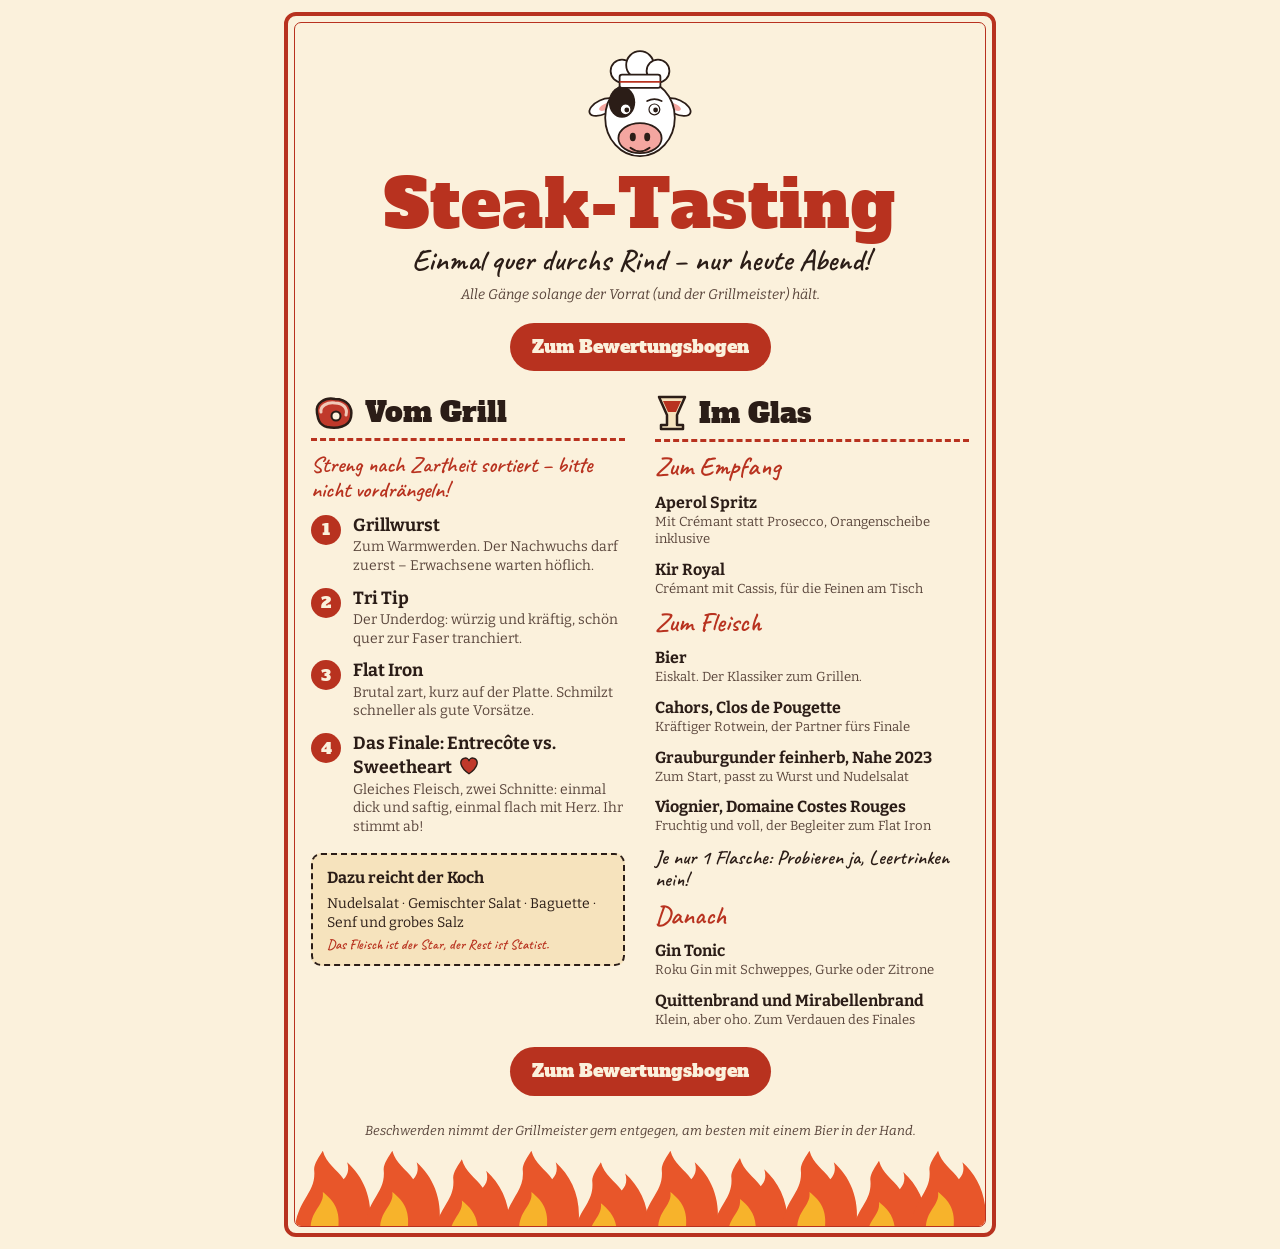
==== index.html @ e96bed12 "Create index.html for Steak-Tasting event Initial creation of index.html for Steak-Tasting event wit" ====
<!doctype html>
<html lang="de">
<head>
<meta charset="utf-8">
<meta name="viewport" content="width=device-width, initial-scale=1">
<meta name="color-scheme" content="light">
<meta name="theme-color" content="#b8321f">
<title>Steak-Tasting</title>
<link rel="preconnect" href="https://fonts.googleapis.com">
<link rel="preconnect" href="https://fonts.gstatic.com" crossorigin>
<link href="https://fonts.googleapis.com/css2?family=Alfa+Slab+One&family=Bitter:ital,wght@0,400;0,700;1,400&family=Caveat:wght@600&display=swap" rel="stylesheet">
<link rel="stylesheet" href="style.css">
</head>
<body>
<main class="page">
<div class="frame"><div class="frame-in">

<header class="head">
<svg viewBox="0 0 200 200" xmlns="http://www.w3.org/2000/svg" role="img" aria-label="Kuh mit Kochmütze">
<ellipse cx="38" cy="100" rx="24" ry="12" transform="rotate(-25 38 100)" fill="#ffffff" stroke="#2b1d17" stroke-width="3"/>
<ellipse cx="162" cy="100" rx="24" ry="12" transform="rotate(25 162 100)" fill="#ffffff" stroke="#2b1d17" stroke-width="3"/>
<ellipse cx="42" cy="100" rx="11" ry="5" transform="rotate(-25 42 100)" fill="#f4a6a0"/>
<ellipse cx="158" cy="100" rx="11" ry="5" transform="rotate(25 158 100)" fill="#f4a6a0"/>
<ellipse cx="100" cy="118" rx="58" ry="64" fill="#ffffff" stroke="#2b1d17" stroke-width="3"/>
<ellipse cx="70" cy="92" rx="22" ry="26" fill="#2b1d17"/>
<circle cx="76" cy="104" r="9" fill="#ffffff" stroke="#2b1d17" stroke-width="2"/>
<circle cx="78" cy="105" r="4" fill="#2b1d17"/>
<circle cx="124" cy="104" r="9" fill="#ffffff" stroke="#2b1d17" stroke-width="2"/>
<circle cx="126" cy="105" r="4" fill="#2b1d17"/>
<path d="M112 90 Q124 84 136 90" fill="none" stroke="#2b1d17" stroke-width="3" stroke-linecap="round"/>
<ellipse cx="100" cy="152" rx="36" ry="25" fill="#f4a6a0" stroke="#2b1d17" stroke-width="3"/>
<ellipse cx="88" cy="150" rx="5" ry="7" fill="#2b1d17"/>
<ellipse cx="112" cy="150" rx="5" ry="7" fill="#2b1d17"/>
<path d="M84 168 Q100 180 116 168" fill="none" stroke="#2b1d17" stroke-width="3" stroke-linecap="round"/>
<circle cx="70" cy="40" r="19" fill="#ffffff" stroke="#2b1d17" stroke-width="3"/>
<circle cx="100" cy="30" r="23" fill="#ffffff" stroke="#2b1d17" stroke-width="3"/>
<circle cx="130" cy="40" r="19" fill="#ffffff" stroke="#2b1d17" stroke-width="3"/>
<rect x="66" y="46" width="68" height="22" rx="4" fill="#ffffff" stroke="#2b1d17" stroke-width="3"/>
<line x1="66" y1="58" x2="134" y2="58" stroke="#b8321f" stroke-width="3"/>
</svg>
<h1>Steak-Tasting</h1>
<p class="sub">Einmal quer durchs Rind – nur heute Abend!</p>
<p class="small">Alle Gänge solange der Vorrat (und der Grillmeister) hält.</p>
</header>

<div class="cta"><a class="btn" href="bewertung.html">Zum Bewertungsbogen</a></div>

<div class="cols">

<section class="col" aria-labelledby="h-grill">
<h2 id="h-grill">
<svg width="44" height="36" viewBox="0 0 44 36" xmlns="http://www.w3.org/2000/svg" role="img" aria-label="Steak">
<path d="M6 18 C4 8 14 2 24 4 C36 4 42 12 40 22 C38 32 26 34 16 32 C8 30 7 24 6 18 Z" fill="#c0392b" stroke="#2b1d17" stroke-width="2.5"/>
<path d="M10 17 C9 11 16 7 24 8 C32 8 37 13 35 20" fill="none" stroke="#f1c9b8" stroke-width="3" stroke-linecap="round"/>
<circle cx="25" cy="21" r="4.5" fill="#fbf1dc" stroke="#2b1d17" stroke-width="2"/>
</svg>
Vom Grill</h2>
<p class="hand">Streng nach Zartheit sortiert – bitte nicht vordrängeln!</p>

<div class="item"><div class="num">1</div><div><b>Grillwurst</b><span>Zum Warmwerden. Der Nachwuchs darf zuerst – Erwachsene warten höflich.</span></div></div>
<div class="item"><div class="num">2</div><div><b>Tri Tip</b><span>Der Underdog: würzig und kräftig, schön quer zur Faser tranchiert.</span></div></div>
<div class="item"><div class="num">3</div><div><b>Flat Iron</b><span>Brutal zart, kurz auf der Platte. Schmilzt schneller als gute Vorsätze.</span></div></div>
<div class="item"><div class="num">4</div><div><b>Das Finale: Entrecôte vs. Sweetheart<svg class="heart-inline" width="22" height="22" viewBox="0 0 100 100" xmlns="http://www.w3.org/2000/svg" role="img" aria-label="Herz"><path d="M50 90 C8 60 4 30 26 20 C40 15 48 22 50 32 C52 22 60 15 74 20 C96 30 92 60 50 90 Z" fill="#c0392b" stroke="#2b1d17" stroke-width="6"/></svg></b><span>Gleiches Fleisch, zwei Schnitte: einmal dick und saftig, einmal flach mit Herz. Ihr stimmt ab!</span></div></div>

<div class="side">
<b>Dazu reicht der Koch</b>
<p>Nudelsalat · Gemischter Salat · Baguette · Senf und grobes Salz</p>
<p class="hand">Das Fleisch ist der Star, der Rest ist Statist.</p>
</div>
</section>

<section class="col" aria-labelledby="h-glas">
<h2 id="h-glas">
<svg width="34" height="40" viewBox="0 0 34 40" xmlns="http://www.w3.org/2000/svg" role="img" aria-label="Glas"><path d="M4 4 H30 L22 22 V32 H28 V36 H6 V32 H12 V22 Z" fill="#f6e3bd" stroke="#2b1d17" stroke-width="2.5" stroke-linejoin="round"/><path d="M8 8 H26 L21 19 H13 Z" fill="#b8321f"/></svg>
Im Glas</h2>

<p class="hand big">Zum Empfang</p>
<div class="drink"><b>Aperol Spritz</b><span>Mit Crémant statt Prosecco, Orangenscheibe inklusive</span></div>
<div class="drink"><b>Kir Royal</b><span>Crémant mit Cassis, für die Feinen am Tisch</span></div>

<p class="hand big">Zum Fleisch</p>
<div class="drink"><b>Bier</b><span>Eiskalt. Der Klassiker zum Grillen.</span></div>
<div class="drink"><b>Cahors, Clos de Pougette</b><span>Kräftiger Rotwein, der Partner fürs Finale</span></div>
<div class="drink"><b>Grauburgunder feinherb, Nahe 2023</b><span>Zum Start, passt zu Wurst und Nudelsalat</span></div>
<div class="drink"><b>Viognier, Domaine Costes Rouges</b><span>Fruchtig und voll, der Begleiter zum Flat Iron</span></div>
<p class="hand ink">Je nur 1 Flasche: Probieren ja, Leertrinken nein!</p>

<p class="hand big">Danach</p>
<div class="drink"><b>Gin Tonic</b><span>Roku Gin mit Schweppes, Gurke oder Zitrone</span></div>
<div class="drink"><b>Quittenbrand und Mirabellenbrand</b><span>Klein, aber oho. Zum Verdauen des Finales</span></div>
</section>

</div>

<div class="cta"><a class="btn" href="bewertung.html">Zum Bewertungsbogen</a></div>
<p class="foot">Beschwerden nimmt der Grillmeister gern entgegen, am besten mit einem Bier in der Hand.</p>

<svg class="flames" viewBox="0 0 794 110" preserveAspectRatio="none" xmlns="http://www.w3.org/2000/svg" role="img" aria-label="Flammen">
<defs>
<g id="fl">
<path fill="#e8562a" d="M0 110 C5 70 25 62 22 30 C22 22 28 12 32 4 C36 22 48 30 56 44 C62 36 62 28 60 20 C78 40 90 70 86 110 Z"/>
<path fill="#f7b32b" d="M18 110 C20 86 34 80 32 62 C42 72 52 84 50 110 Z"/>
</g>
</defs>
<use href="#fl" x="0" y="0"/><use href="#fl" x="80" y="0"/><use href="#fl" x="160" y="12"/><use href="#fl" x="240" y="0"/><use href="#fl" x="320" y="16"/><use href="#fl" x="400" y="0"/><use href="#fl" x="480" y="10"/><use href="#fl" x="560" y="0"/><use href="#fl" x="640" y="14"/><use href="#fl" x="708" y="0"/>
</svg>

</div></div>
</main>
</body>
</html>
---- style.css ----
:root {
  --cream: #fbf1dc;
  --ink: #2b1d17;
  --red: #b8321f;
  --muted: #5a463c;
  --card: #fff8ea;
  --tan: #f6e3bd;
  --display: 'Alfa Slab One', Georgia, serif;
  --body: 'Bitter', Georgia, serif;
  --hand: 'Caveat', 'Segoe Script', cursive;
}
* { box-sizing: border-box; }
html { -webkit-text-size-adjust: 100%; }
body {
  margin: 0;
  background: var(--cream);
  color: var(--ink);
  font-family: var(--body);
  font-size: 16px;
  line-height: 1.4;
}
.page { max-width: 46rem; margin: 0 auto; padding: 12px; }
.frame { border: 4px solid var(--red); border-radius: 12px; padding: 6px; }
.frame-in { border: 1px solid var(--red); border-radius: 7px; padding: 24px 16px 0; overflow: hidden; }
a { color: var(--red); }
:focus-visible { outline: 3px solid var(--ink); outline-offset: 2px; }

.head { display: grid; justify-items: center; text-align: center; gap: 2px; }
.head svg { width: 120px; height: 120px; }
h1 { font-family: var(--display); font-weight: 400; color: var(--red); font-size: clamp(2.3rem, 11vw, 4.2rem); line-height: 1.05; margin: 0; letter-spacing: 1px; }
.sub { font-family: var(--hand); font-weight: 600; font-size: 1.9rem; line-height: 1.1; margin: 2px 0 0; }
.small { font-size: 0.875rem; font-style: italic; color: var(--muted); margin: 6px 0 0; }

.btn {
  display: inline-block;
  background: var(--red);
  color: var(--cream);
  font-family: var(--display);
  font-size: 1.1rem;
  text-decoration: none;
  padding: 12px 22px;
  min-height: 48px;
  border-radius: 999px;
  border: 0;
  cursor: pointer;
}
.btn.alt { background: transparent; color: var(--ink); border: 2px solid var(--ink); }
.cta { display: grid; justify-items: center; margin: 18px 0 4px; }

.cols { display: grid; grid-template-columns: 1fr; gap: 28px; margin-top: 22px; }
@media (min-width: 40rem) { .cols { grid-template-columns: 1fr 1fr; gap: 30px; } }
.col { display: grid; gap: 12px; align-content: start; min-width: 0; }
.col h2 { display: flex; align-items: center; gap: 10px; font-family: var(--display); font-weight: 400; font-size: 1.75rem; margin: 0; padding-bottom: 6px; border-bottom: 3px dashed var(--red); }
.hand { font-family: var(--hand); font-weight: 600; color: var(--red); font-size: 1.4rem; line-height: 1.1; margin: 0; }
.hand.ink { color: var(--ink); font-size: 1.25rem; }
.hand.big { font-size: 1.65rem; line-height: 1; }

.item { display: grid; grid-template-columns: 30px 1fr; gap: 12px; align-items: start; }
.num { width: 30px; height: 30px; border-radius: 50%; background: var(--red); color: var(--cream); font-family: var(--display); font-size: 1rem; display: grid; place-items: center; }
.item b, .drink b { display: block; font-size: 1.1rem; line-height: 1.2; }
.item span, .drink span { display: block; font-size: 0.875rem; color: var(--muted); line-height: 1.35; margin-top: 2px; }
.drink { display: block; }
.drink b { font-size: 1rem; line-height: 1.25; }
.drink span { font-size: 0.82rem; margin-top: 0; }
.heart-inline { display: inline-block; vertical-align: -3px; margin-left: 6px; }

.side { border: 2px dashed var(--ink); border-radius: 10px; background: var(--tan); padding: 12px 14px; display: grid; gap: 4px; margin-top: 4px; }
.side b { font-size: 1rem; }
.side p { margin: 0; font-size: 0.875rem; }

.foot { text-align: center; font-size: 0.82rem; font-style: italic; color: var(--muted); margin: 26px 0 8px; padding: 0 8px; }
.flames { display: block; width: calc(100% + 32px); margin: 0 -16px; height: 78px; }

/* Bewertungsbogen */
.who { display: grid; gap: 10px; margin-top: 16px; }
.field { display: grid; gap: 4px; font-weight: 700; font-size: 0.95rem; }
.field input[type=text] { font: inherit; font-weight: 400; background: var(--card); color: var(--ink); border: 0; border-bottom: 2px solid var(--ink); border-radius: 0; padding: 10px 4px; min-height: 44px; width: 100%; }
.scale { font-size: 0.82rem; color: var(--muted); margin: 0; }
.privacy { font-size: 0.82rem; color: var(--muted); margin: 0; font-style: italic; }

.cards { display: grid; gap: 16px; margin-top: 20px; }
@media (min-width: 46rem) { .cards { grid-template-columns: 1fr 1fr; } }
.cut { border: 2px solid var(--ink); border-radius: 12px; background: var(--card); padding: 12px 14px; display: grid; gap: 8px; align-content: start; min-width: 0; }
.cut h2 { font-family: var(--display); font-weight: 400; font-size: 1.45rem; line-height: 1.1; margin: 0; }
.cut .hint { font-size: 0.82rem; font-style: italic; color: var(--muted); margin: -4px 0 0; }
.row { display: grid; gap: 2px; }
.row .lab { font-weight: 700; font-size: 0.875rem; }
.dots { display: grid; grid-template-columns: repeat(5, 1fr); gap: 8px; }
.dot { font: inherit; font-weight: 700; font-size: 0.95rem; color: var(--ink); background: transparent; border: 2px solid var(--ink); border-radius: 999px; min-height: 44px; cursor: pointer; padding: 0; }
.dot[aria-pressed=true] { background: var(--red); border-color: var(--red); color: var(--cream); }
.rowh .lab { color: var(--red); }
.hearts { display: grid; grid-template-columns: repeat(5, 1fr); gap: 8px; }
.hbtn { background: transparent; border: 0; padding: 0; min-height: 44px; cursor: pointer; display: grid; place-items: center; }
.hbtn svg { width: 36px; height: 34px; }
.hbtn path { fill: none; stroke: var(--red); stroke-width: 7; stroke-linejoin: round; }
.hbtn[aria-pressed=true] path { fill: var(--red); }
.cut textarea { font: inherit; font-size: 0.95rem; background: transparent; color: var(--ink); border: 0; border-bottom: 1px solid var(--muted); border-radius: 0; padding: 6px 2px; width: 100%; min-height: 56px; resize: vertical; }
.cut .nlab { font-family: var(--hand); font-weight: 600; font-size: 1.25rem; color: var(--red); line-height: 1; }

.pick { border: 2px dashed var(--ink); border-radius: 12px; background: var(--tan); padding: 12px 14px; display: grid; gap: 8px; margin: 0; min-width: 0; }
.pick legend { font-weight: 700; font-size: 1rem; padding: 0 4px; }
.picks { display: grid; gap: 14px; margin-top: 16px; }
@media (min-width: 40rem) { .picks { grid-template-columns: 1fr 1fr; } }
.opts { display: flex; flex-wrap: wrap; gap: 4px 16px; }
.opt { display: flex; align-items: center; gap: 8px; min-height: 44px; font-size: 0.95rem; cursor: pointer; }
.opt input { appearance: none; -webkit-appearance: none; width: 22px; height: 22px; margin: 0; border: 2px solid var(--ink); border-radius: 4px; background: #fff; display: grid; place-content: center; flex: none; cursor: pointer; }
.opt input:checked { background: var(--red); border-color: var(--red); }
.opt input:checked::after { content: ''; width: 6px; height: 11px; border: solid var(--cream); border-width: 0 3px 3px 0; transform: rotate(45deg) translate(-1px, -1px); }
.drinkq { margin-top: 16px; }

.actions { display: flex; flex-wrap: wrap; gap: 12px; justify-content: center; margin: 24px 0 8px; }
.confirm { text-align: center; font-size: 0.95rem; display: grid; gap: 10px; justify-items: center; margin-bottom: 8px; }
.confirm[hidden] { display: none; }
.confirm div { display: flex; gap: 10px; flex-wrap: wrap; justify-content: center; }
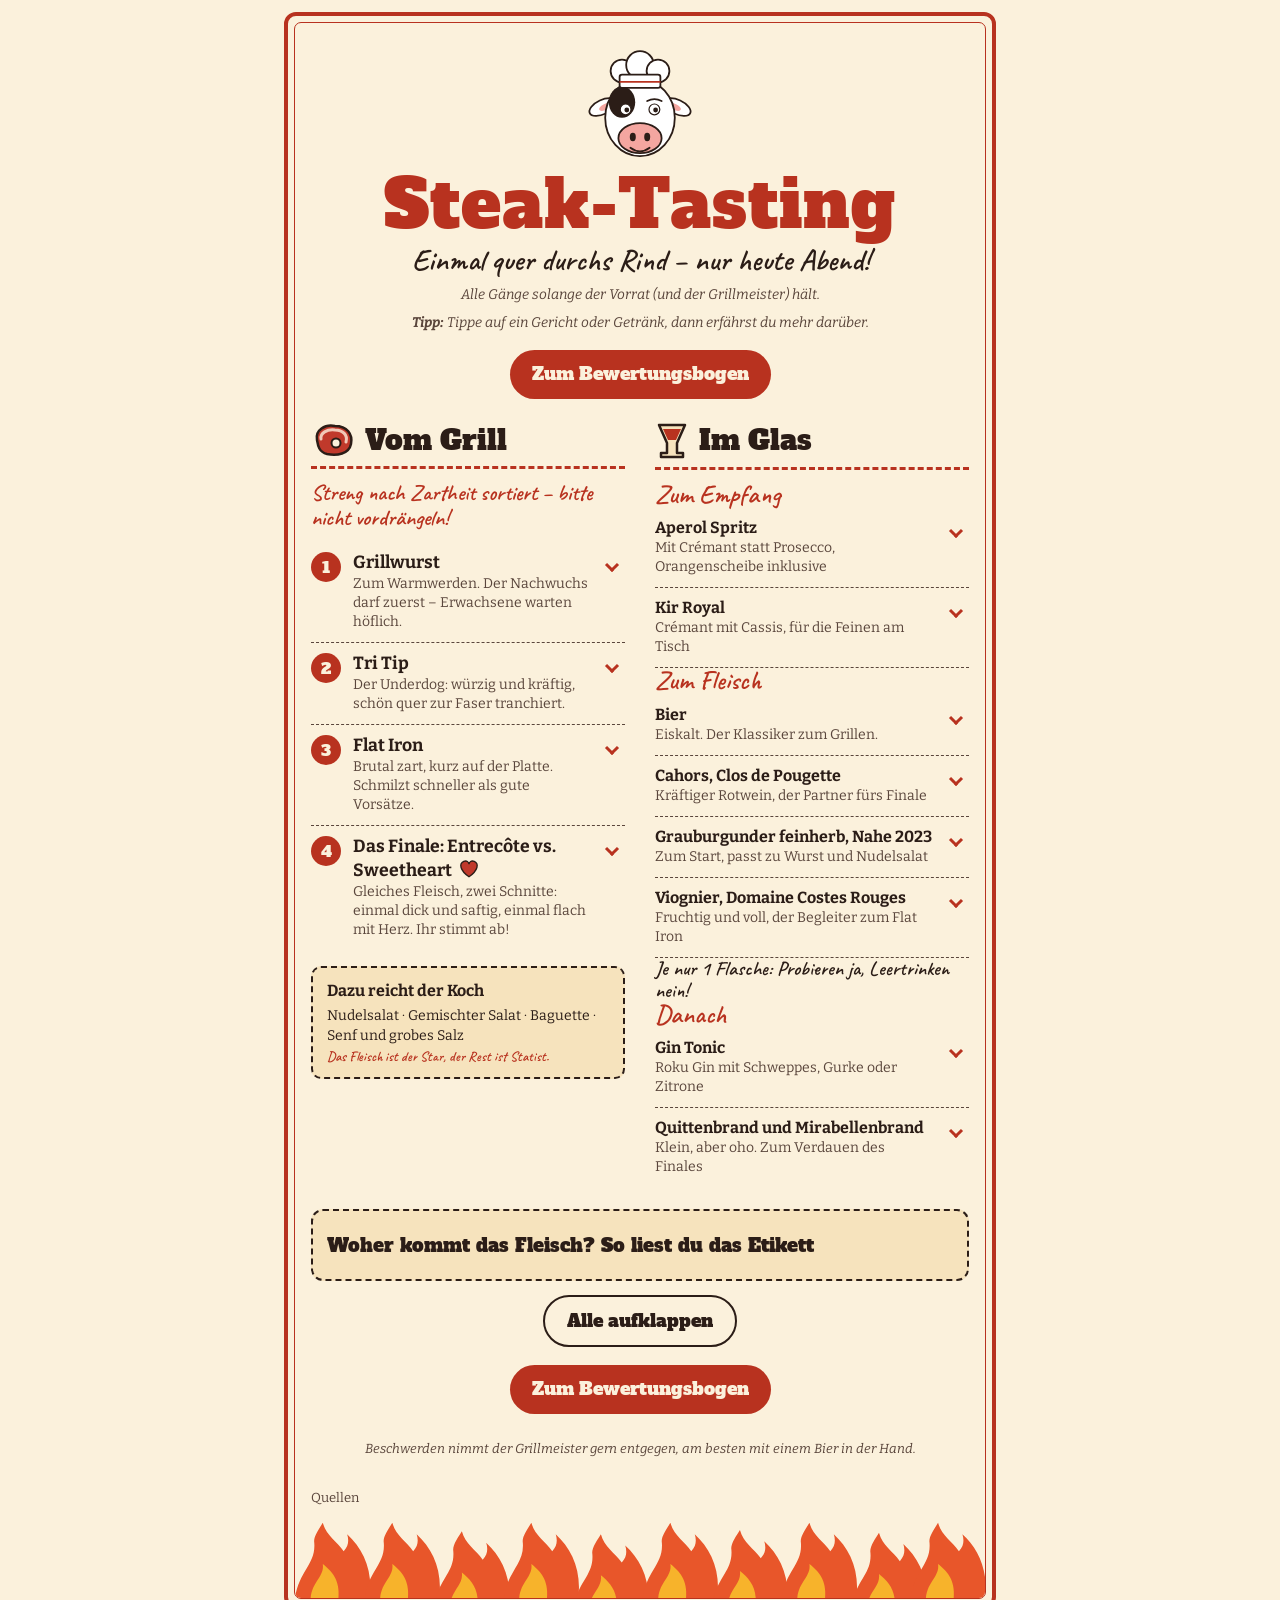
==== commit 65ab89a8: "Enhance index.html with new styles and content Added additional stylesheet and content for dishes an" ====
--- a/index.html
+++ b/index.html
@@ -10,6 +10,7 @@
 <link rel="preconnect" href="https://fonts.gstatic.com" crossorigin>
 <link href="https://fonts.googleapis.com/css2?family=Alfa+Slab+One&family=Bitter:ital,wght@0,400;0,700;1,400&family=Caveat:wght@600&display=swap" rel="stylesheet">
 <link rel="stylesheet" href="style.css">
+<link rel="stylesheet" href="karte.css">
 </head>
 <body>
 <main class="page">
@@ -41,6 +42,7 @@
 <h1>Steak-Tasting</h1>
 <p class="sub">Einmal quer durchs Rind – nur heute Abend!</p>
 <p class="small">Alle Gänge solange der Vorrat (und der Grillmeister) hält.</p>
+<p class="small"><b>Tipp:</b> Tippe auf ein Gericht oder Getränk, dann erfährst du mehr darüber.</p>
 </header>
 
 <div class="cta"><a class="btn" href="bewertung.html">Zum Bewertungsbogen</a></div>
@@ -57,10 +59,7 @@
 Vom Grill</h2>
 <p class="hand">Streng nach Zartheit sortiert – bitte nicht vordrängeln!</p>
 
-<div class="item"><div class="num">1</div><div><b>Grillwurst</b><span>Zum Warmwerden. Der Nachwuchs darf zuerst – Erwachsene warten höflich.</span></div></div>
-<div class="item"><div class="num">2</div><div><b>Tri Tip</b><span>Der Underdog: würzig und kräftig, schön quer zur Faser tranchiert.</span></div></div>
-<div class="item"><div class="num">3</div><div><b>Flat Iron</b><span>Brutal zart, kurz auf der Platte. Schmilzt schneller als gute Vorsätze.</span></div></div>
-<div class="item"><div class="num">4</div><div><b>Das Finale: Entrecôte vs. Sweetheart<svg class="heart-inline" width="22" height="22" viewBox="0 0 100 100" xmlns="http://www.w3.org/2000/svg" role="img" aria-label="Herz"><path d="M50 90 C8 60 4 30 26 20 C40 15 48 22 50 32 C52 22 60 15 74 20 C96 30 92 60 50 90 Z" fill="#c0392b" stroke="#2b1d17" stroke-width="6"/></svg></b><span>Gleiches Fleisch, zwei Schnitte: einmal dick und saftig, einmal flach mit Herz. Ihr stimmt ab!</span></div></div>
+<div id="dishes"></div>
 
 <div class="side">
 <b>Dazu reicht der Koch</b>
@@ -74,26 +73,46 @@
 <svg width="34" height="40" viewBox="0 0 34 40" xmlns="http://www.w3.org/2000/svg" role="img" aria-label="Glas"><path d="M4 4 H30 L22 22 V32 H28 V36 H6 V32 H12 V22 Z" fill="#f6e3bd" stroke="#2b1d17" stroke-width="2.5" stroke-linejoin="round"/><path d="M8 8 H26 L21 19 H13 Z" fill="#b8321f"/></svg>
 Im Glas</h2>
 
-<p class="hand big">Zum Empfang</p>
-<div class="drink"><b>Aperol Spritz</b><span>Mit Crémant statt Prosecco, Orangenscheibe inklusive</span></div>
-<div class="drink"><b>Kir Royal</b><span>Crémant mit Cassis, für die Feinen am Tisch</span></div>
-
-<p class="hand big">Zum Fleisch</p>
-<div class="drink"><b>Bier</b><span>Eiskalt. Der Klassiker zum Grillen.</span></div>
-<div class="drink"><b>Cahors, Clos de Pougette</b><span>Kräftiger Rotwein, der Partner fürs Finale</span></div>
-<div class="drink"><b>Grauburgunder feinherb, Nahe 2023</b><span>Zum Start, passt zu Wurst und Nudelsalat</span></div>
-<div class="drink"><b>Viognier, Domaine Costes Rouges</b><span>Fruchtig und voll, der Begleiter zum Flat Iron</span></div>
-<p class="hand ink">Je nur 1 Flasche: Probieren ja, Leertrinken nein!</p>
-
-<p class="hand big">Danach</p>
-<div class="drink"><b>Gin Tonic</b><span>Roku Gin mit Schweppes, Gurke oder Zitrone</span></div>
-<div class="drink"><b>Quittenbrand und Mirabellenbrand</b><span>Klein, aber oho. Zum Verdauen des Finales</span></div>
+<div id="glas"></div>
 </section>
 
 </div>
 
+<details class="herk">
+<summary>Woher kommt das Fleisch? So liest du das Etikett</summary>
+<p>In der EU muss auf jeder Packung Rindfleisch stehen, woher es kommt. Das ist die Spur vom Tier bis in die Kühltheke:</p>
+<ul>
+<li><b>Geboren in:</b> das Land, in dem das Kalb zur Welt kam.</li>
+<li><b>Gemästet in:</b> das Land, in dem es aufgezogen wurde.</li>
+<li><b>Geschlachtet in:</b> das Land der Schlachtung, dazu die Zulassungsnummer des Schlachthofs.</li>
+<li><b>Zerlegt in:</b> das Land, in dem das Fleisch in Stücke geschnitten wurde, mit Zulassungsnummer des Zerlegebetriebs.</li>
+<li><b>Referenznummer:</b> sie verbindet das Fleisch mit dem Tier, zum Beispiel über die Ohrmarke oder eine Charge.</li>
+</ul>
+<p>Passiert alles im selben Land, steht dort nur „Herkunft“ und das Land. Bei jungen Tieren steht zusätzlich Kalbfleisch (bis 8 Monate) oder Jungrindfleisch (8 bis 12 Monate).</p>
+<p>Wo die Packungen von heute Abend herkommen, steht bei den einzelnen Steaks, sobald sie eingekauft sind.</p>
+</details>
+
+<div class="tools"><button type="button" class="btn alt" id="toggleall">Alle aufklappen</button></div>
+
 <div class="cta"><a class="btn" href="bewertung.html">Zum Bewertungsbogen</a></div>
 <p class="foot">Beschwerden nimmt der Grillmeister gern entgegen, am besten mit einem Bier in der Hand.</p>
+
+<details class="quellen">
+<summary>Quellen</summary>
+<ul>
+<li><a href="https://www.weber.com/DE/de/grillgeschichten/grill-know-how/wahlaufruf-für-das-bürgermeisterstück/weber-157671.html">Weber: Bürgermeisterstück</a></li>
+<li><a href="https://www.weber.com/DE/de/grillgeschichten/grill-know-how/flat-iron-steak-herzhaft-nussiger-grillgenuss/weber-155459.html">Weber: Flat-Iron-Steak</a></li>
+<li><a href="https://en.wikipedia.org/wiki/Flat_iron_steak">Wikipedia: Flat iron steak</a></li>
+<li><a href="https://www.kuechenfibel.de/faq/was-ist-rinder-entrecote">Küchenfibel: Rinder-Entrecôte</a></li>
+<li><a href="https://www.landkreis-aurich.de/fileadmin/dateiablage/buergerservice/Merkblatt_Rindfleischetikettierung.pdf">Landkreis Aurich: Rindfleischetikettierung</a></li>
+<li><a href="https://en.wikipedia.org/wiki/Cahors_wine">Wikipedia: Cahors wine</a></li>
+<li><a href="https://www.bmluk.gv.at/themen/lebensmittel/trad-lebensmittel/getraenke/grauburgunder.html">BMLUK: Grauburgunder</a></li>
+<li><a href="https://www.decanter.com/features/viognier-246278/">Decanter: Viognier</a></li>
+<li><a href="https://www.falstaff.com/en/news/the-mayors-legacy-the-kir-royal">Falstaff: Kir Royal</a></li>
+<li><a href="https://www.about-drinks.com/roku-gin-der-authentisch-japanische-premium-craft-gin/">About Drinks: Roku Gin</a></li>
+<li><a href="https://lebensmittelpraxis.de/warenkunden/16713-warenverkaufskunde-obstbraende.html?showall=1">Lebensmittelpraxis: Obstbrände</a></li>
+</ul>
+</details>
 
 <svg class="flames" viewBox="0 0 794 110" preserveAspectRatio="none" xmlns="http://www.w3.org/2000/svg" role="img" aria-label="Flammen">
 <defs>
@@ -107,5 +126,6 @@
 
 </div></div>
 </main>
+<script src="karte.js"></script>
 </body>
 </html>
--- a/karte.css
+++ b/karte.css
@@ -0,0 +1,42 @@
+/* Klickbare Karte */
+.tapitem { border-bottom: 1px dashed var(--muted); }
+.tapitem:last-child { border-bottom: 0; }
+button.tap { all: unset; box-sizing: border-box; display: grid; grid-template-columns: auto 1fr 22px; gap: 12px; align-items: start; width: 100%; padding: 10px 0; cursor: pointer; min-height: 44px; }
+button.tap:focus-visible { outline: 3px solid var(--ink); outline-offset: 2px; border-radius: 6px; }
+.tapitem.drinkitem button.tap { grid-template-columns: 1fr 22px; }
+button.tap .tt { display: grid; gap: 2px; min-width: 0; }
+button.tap .tt b { font-size: 1.1rem; line-height: 1.2; overflow-wrap: anywhere; }
+.tapitem.drinkitem button.tap .tt b { font-size: 1rem; }
+button.tap .tt em { font-size: 0.875rem; font-style: normal; color: var(--muted); line-height: 1.35; }
+button.tap .num { width: 30px; height: 30px; }
+.chev { width: 10px; height: 10px; border-right: 3px solid var(--red); border-bottom: 3px solid var(--red); transform: rotate(45deg); margin: 8px 0 0 4px; transition: transform .15s; }
+.tapitem.open .chev { transform: rotate(-135deg); margin-top: 12px; }
+.detail { border-left: 4px solid var(--red); background: var(--card); border-radius: 0 10px 10px 0; margin: 0 0 12px 6px; padding: 10px 12px 12px; }
+.detail[hidden] { display: none; }
+.detail-in { display: grid; gap: 10px; }
+.subblk { display: grid; gap: 6px; }
+.subblk + .subblk { margin-top: 14px; padding-top: 12px; border-top: 2px dashed var(--ink); }
+.subblk h3 { font-family: var(--display); font-weight: 400; font-size: 1.25rem; margin: 0; color: var(--red); }
+.foto { margin: 0; }
+.foto img { display: block; width: 100%; height: auto; border: 2px solid var(--ink); border-radius: 10px; }
+.cowfig { display: grid; gap: 2px; justify-items: center; }
+.cow { width: 100%; max-width: 20rem; height: auto; }
+.cowcap { margin: 0; font-size: 0.75rem; font-style: italic; color: var(--muted); }
+.facts { margin: 0; display: grid; gap: 2px; }
+.facts dt { font-family: var(--hand); font-weight: 600; font-size: 1.3rem; line-height: 1; color: var(--red); margin-top: 8px; }
+.facts dt:first-child { margin-top: 0; }
+.facts dd { margin: 0; font-size: 0.95rem; line-height: 1.45; }
+.facts dt.orig, .facts dd.orig { background: var(--tan); }
+.facts dd.orig { padding: 6px 8px; border-radius: 0 0 8px 8px; }
+.facts dt.orig { padding: 4px 8px 0; border-radius: 8px 8px 0 0; }
+.tools { display: flex; justify-content: center; margin-top: 14px; }
+.herk { border: 2px dashed var(--ink); border-radius: 12px; background: var(--tan); padding: 12px 14px; margin-top: 22px; }
+.herk summary { cursor: pointer; font-family: var(--display); font-size: 1.15rem; line-height: 1.25; min-height: 44px; display: flex; align-items: center; }
+.herk summary:focus-visible { outline: 3px solid var(--ink); outline-offset: 2px; }
+.herk p, .herk li { font-size: 0.92rem; line-height: 1.45; }
+.herk p { margin: 8px 0; }
+.herk ul { margin: 6px 0; padding-left: 1.2rem; display: grid; gap: 4px; }
+.quellen { margin: 18px 0 0; font-size: 0.82rem; color: var(--muted); }
+.quellen summary { cursor: pointer; min-height: 44px; display: flex; align-items: center; }
+.quellen ul { margin: 4px 0 0; padding-left: 1.1rem; display: grid; gap: 4px; }
+.quellen a { overflow-wrap: anywhere; }
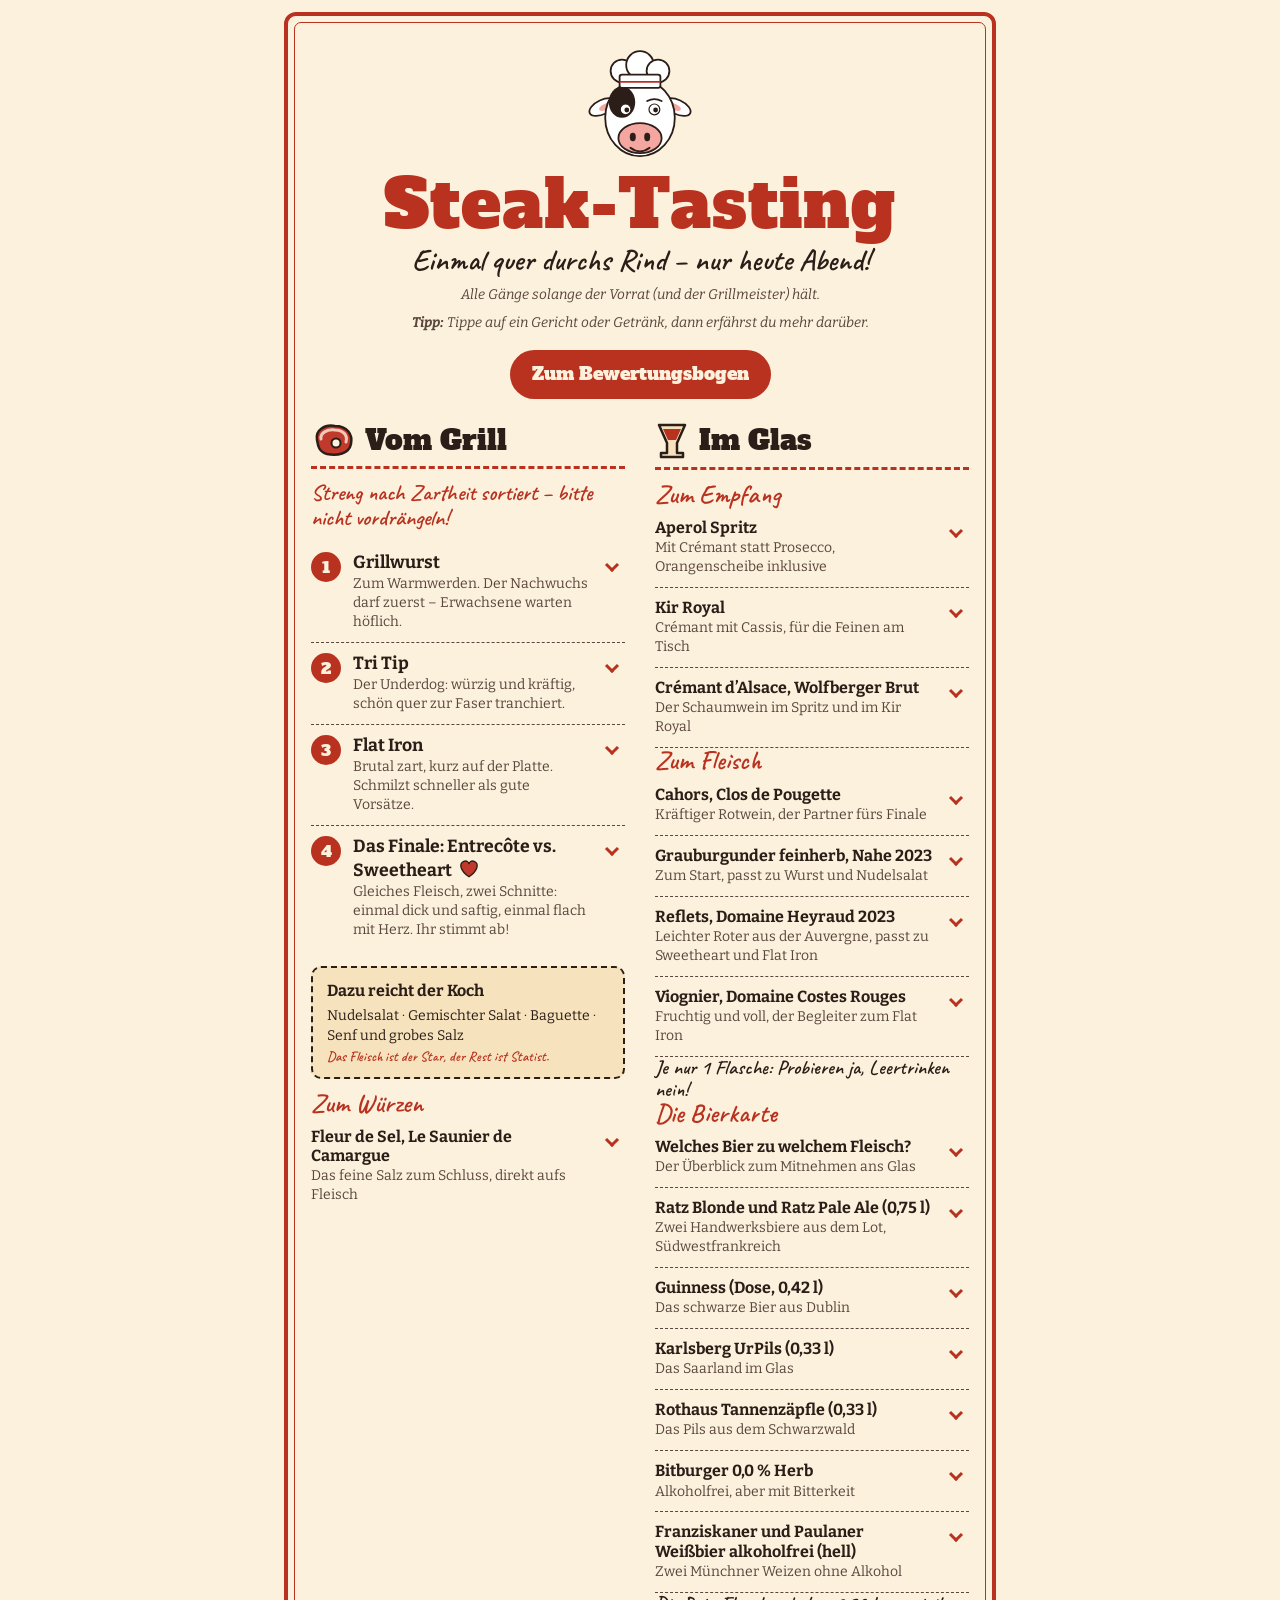
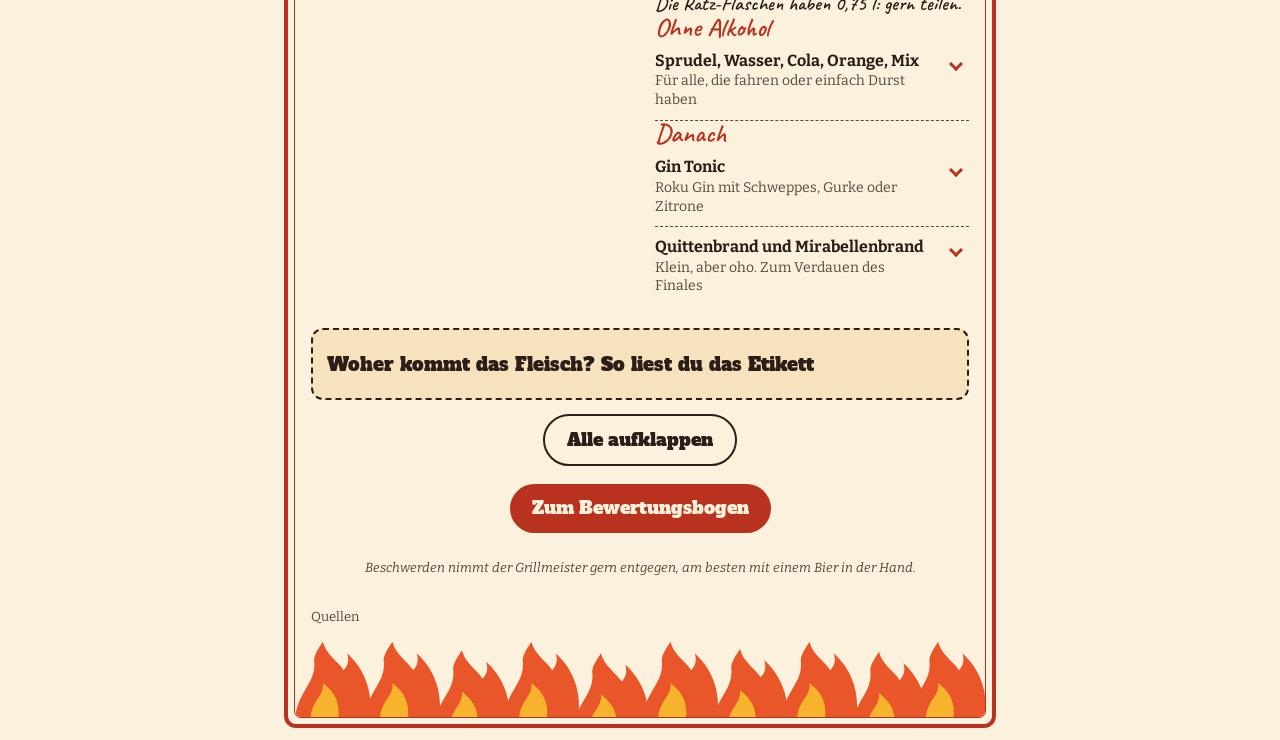
==== commit acfb4903: "Add empty div for wuerz section in index.html" ====
--- a/index.html
+++ b/index.html
@@ -66,6 +66,8 @@
 <p>Nudelsalat · Gemischter Salat · Baguette · Senf und grobes Salz</p>
 <p class="hand">Das Fleisch ist der Star, der Rest ist Statist.</p>
 </div>
+
+<div id="wuerz"></div>
 </section>
 
 <section class="col" aria-labelledby="h-glas">
@@ -87,9 +89,10 @@
 <li><b>Geschlachtet in:</b> das Land der Schlachtung, dazu die Zulassungsnummer des Schlachthofs.</li>
 <li><b>Zerlegt in:</b> das Land, in dem das Fleisch in Stücke geschnitten wurde, mit Zulassungsnummer des Zerlegebetriebs.</li>
 <li><b>Referenznummer:</b> sie verbindet das Fleisch mit dem Tier, zum Beispiel über die Ohrmarke oder eine Charge.</li>
+<li><b>Zulassungsnummer:</b> Kürzel wie „DE TH 01829“ stehen für Deutschland, das Bundesland (hier TH = Thüringen) und die Nummer des Betriebs.</li>
 </ul>
 <p>Passiert alles im selben Land, steht dort nur „Herkunft“ und das Land. Bei jungen Tieren steht zusätzlich Kalbfleisch (bis 8 Monate) oder Jungrindfleisch (8 bis 12 Monate).</p>
-<p>Wo die Packungen von heute Abend herkommen, steht bei den einzelnen Steaks, sobald sie eingekauft sind.</p>
+<p>Was auf den Packungen von heute Abend steht, findest du bei den einzelnen Gerichten.</p>
 </details>
 
 <div class="tools"><button type="button" class="btn alt" id="toggleall">Alle aufklappen</button></div>
--- a/karte.css
+++ b/karte.css
@@ -40,3 +40,7 @@
 .quellen summary { cursor: pointer; min-height: 44px; display: flex; align-items: center; }
 .quellen ul { margin: 4px 0 0; padding-left: 1.1rem; display: grid; gap: 4px; }
 .quellen a { overflow-wrap: anywhere; }
+
+.foto figcaption { font-size: 0.72rem; color: var(--muted); margin-top: 3px; line-height: 1.3; }
+.foto figcaption a { color: inherit; }
+.foto figcaption[hidden] { display: none; }
